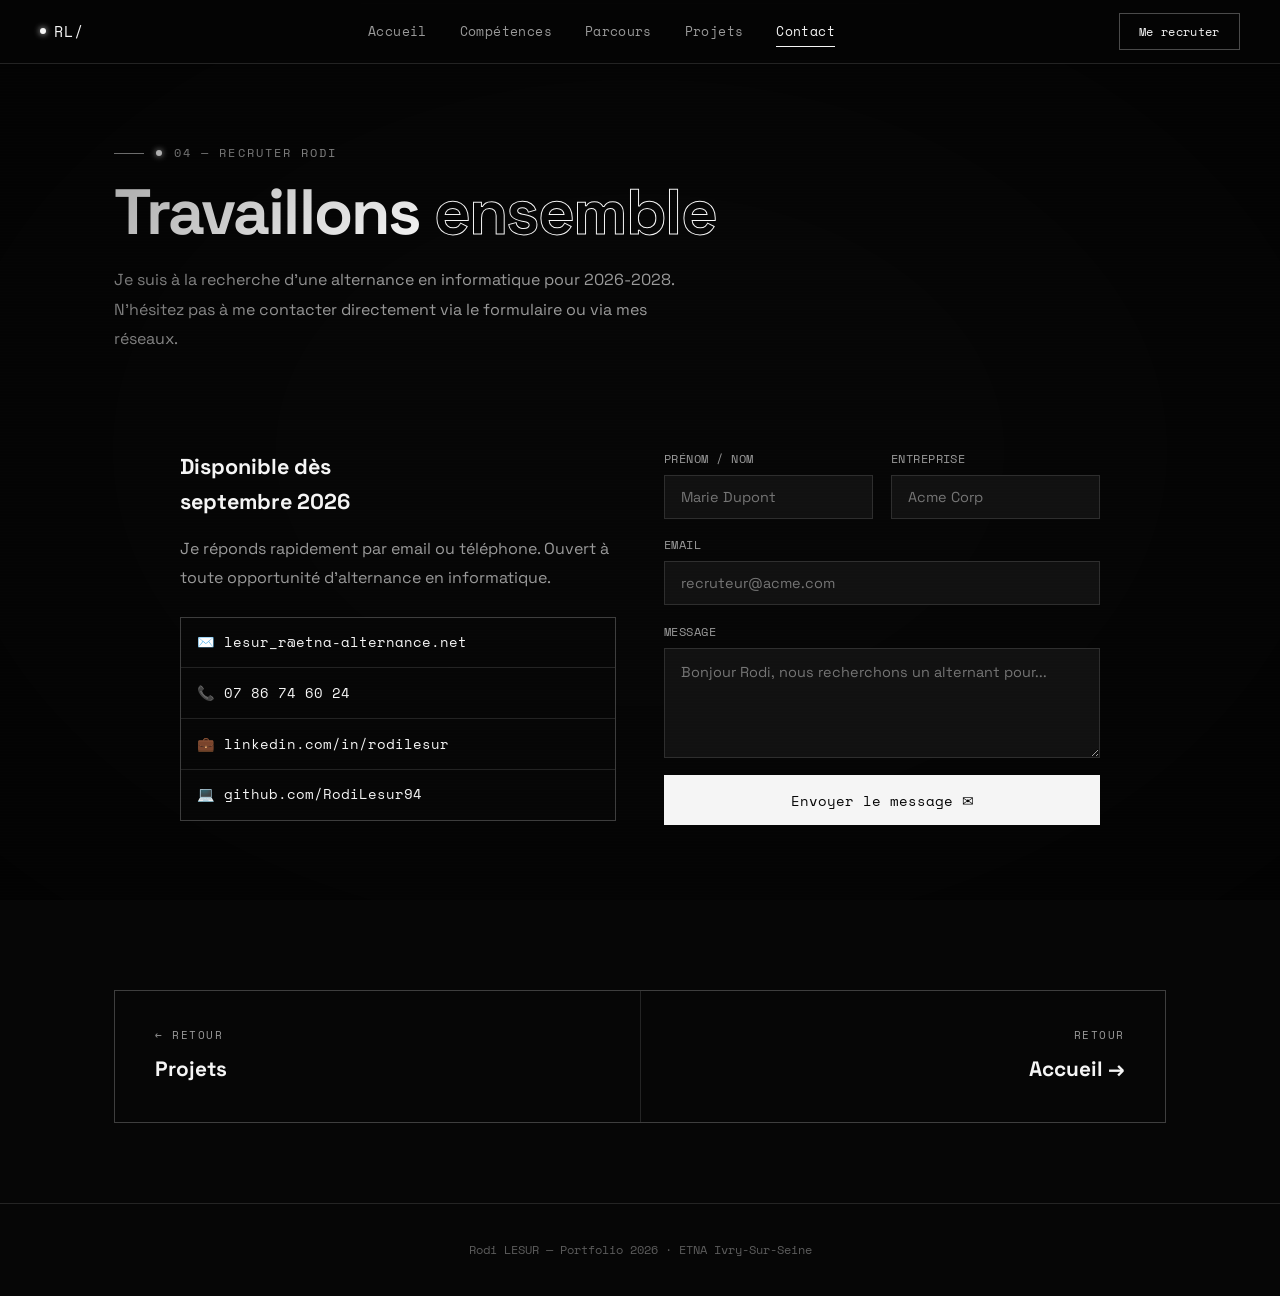
==== contact.html @ ecbe6fc4 "Add files via upload" ====
<!DOCTYPE html>
<html lang="fr">
<head>
<meta charset="UTF-8">
<meta name="viewport" content="width=device-width, initial-scale=1.0">
<title>Contact — Rodi LESUR</title>
<link rel="preconnect" href="https://fonts.googleapis.com">
<link rel="stylesheet" href="style.css">
</head>
<body>

<div class="vignette"></div>
<div class="scanlines"></div>

<nav>
  <a href="index.html" class="nav-logo"><span class="blip"></span>RL/</a>
  <ul class="nav-links">
    <li><a href="index.html">Accueil</a></li>
    <li><a href="competences.html">Compétences</a></li>
    <li><a href="parcours.html">Parcours</a></li>
    <li><a href="projets.html">Projets</a></li>
    <li><a href="contact.html" class="active">Contact</a></li>
  </ul>
  <button class="nav-burger">☰</button>
  <a href="contact.html" class="nav-cta">Me recruter</a>
</nav>

<div class="page-head reveal">
  <div class="page-eyebrow"><span class="blip"></span>04 — Recruter Rodi</div>
  <h1 class="page-title">Travaillons <span class="accent">ensemble</span></h1>
  <p class="page-desc">Je suis à la recherche d'une alternance en informatique pour 2026-2028. N'hésitez pas à me contacter directement via le formulaire ou via mes réseaux.</p>
</div>

<section class="sec reveal">
  <div class="contact-grid">
    <div class="contact-info">
      <h3>Disponible dès<br>septembre 2026</h3>
      <p>Je réponds rapidement par email ou téléphone. Ouvert à toute opportunité d'alternance en informatique.</p>
      <div class="cinfo-links">
        <a href="mailto:lesur_r@etna-alternance.net" class="cinfo-link">✉️ lesur_r@etna-alternance.net</a>
        <a href="tel:0786746024" class="cinfo-link">📞 07 86 74 60 24</a>
        <a href="https://linkedin.com/in/rodilesur/" class="cinfo-link" target="_blank">💼 linkedin.com/in/rodilesur</a>
        <a href="https://github.com/RodiLesur94" class="cinfo-link" target="_blank">💻 github.com/RodiLesur94</a>
      </div>
    </div>
    <div>
      <form class="contact-form" onsubmit="sendForm(event)">
        <div class="cf-row">
          <div class="cf-field">
            <label>Prénom / Nom</label>
            <input type="text" id="cf-name" placeholder="Marie Dupont" required>
          </div>
          <div class="cf-field">
            <label>Entreprise</label>
            <input type="text" id="cf-company" placeholder="Acme Corp">
          </div>
        </div>
        <div class="cf-field">
          <label>Email</label>
          <input type="email" id="cf-email" placeholder="recruteur@acme.com" required>
        </div>
        <div class="cf-field">
          <label>Message</label>
          <textarea id="cf-msg" placeholder="Bonjour Rodi, nous recherchons un alternant pour..." required></textarea>
        </div>
        <button type="submit" id="cf-submit">Envoyer le message ✉</button>
        <div class="cf-status" id="cf-status"></div>
      </form>
    </div>
  </div>
</section>

<div class="sec-tight reveal">
  <div class="page-nav-cards">
    <a href="projets.html" class="page-nav-card">
      <span class="pnc-dir">← Retour</span>
      <span class="pnc-title">Projets</span>
    </a>
    <a href="index.html" class="page-nav-card pnc-next">
      <span class="pnc-dir">Retour</span>
      <span class="pnc-title">Accueil →</span>
    </a>
  </div>
</div>

<footer>Rodi LESUR — Portfolio 2026 · ETNA Ivry-Sur-Seine</footer>

<script src="transitions.js"></script>
<script>
async function sendForm(e){
  e.preventDefault();
  const btn=document.getElementById('cf-submit');
  const st=document.getElementById('cf-status');
  const name=document.getElementById('cf-name').value.trim();
  const company=document.getElementById('cf-company').value.trim();
  const email=document.getElementById('cf-email').value.trim();
  const msg=document.getElementById('cf-msg').value.trim();

  btn.textContent='Envoi en cours...';
  btn.disabled=true;

  try{
    const res=await fetch('https://formspree.io/f/xwpbopqr',{
      method:'POST',
      headers:{'Content-Type':'application/json','Accept':'application/json'},
      body:JSON.stringify({name,company,email,message:msg,_subject:`[Portfolio] Message de ${name}${company?' ('+company+')':''}`})
    });
    if(res.ok){
      st.textContent='✓ Message envoyé ! Je vous répondrai très vite.';
      st.className='cf-status cf-ok';
      e.target.reset();
    } else {
      throw new Error();
    }
  } catch(_){
    st.textContent='⚠ Erreur d\'envoi. Contactez-moi directement par email.';
    st.className='cf-status cf-err';
  }

  btn.textContent='Envoyer le message ✉';
  btn.disabled=false;
}
</script>
</body>
</html>
---- style.css ----
@import url('https://fonts.googleapis.com/css2?family=Space+Grotesk:wght@300;400;500;600;700&family=Space+Mono:wght@400;700&display=swap');

:root {
  --bg: #060606;
  --bg2: #0c0c0c;
  --surface: #111111;
  --surface2: #181818;
  --line: rgba(255,255,255,0.12);
  --line-strong: rgba(255,255,255,0.28);
  --white: #f5f5f5;
  --white-dim: #9a9a9a;
  --white-faint: #5c5c5c;
  --glow: 255,255,255;
  --font: 'Space Grotesk', sans-serif;
  --mono: 'Space Mono', monospace;
}

*{margin:0;padding:0;box-sizing:border-box;}
html{scroll-behavior:smooth;}

body{
  background:var(--bg);
  color:var(--white);
  font-family:var(--font);
  line-height:1.6;
  overflow-x:hidden;
  position:relative;
}

::selection{background:var(--white);color:var(--bg);}

a{color:inherit;}

/* ─── AMBIENT SCANLINES ─── */
.scanlines{
  position:fixed;inset:0;z-index:2;pointer-events:none;
  background:repeating-linear-gradient(
    to bottom,
    rgba(255,255,255,0.018) 0px,
    rgba(255,255,255,0.018) 1px,
    transparent 1px,
    transparent 3px
  );
  opacity:.5;
}
.vignette{
  position:fixed;inset:0;z-index:1;pointer-events:none;
  background:radial-gradient(ellipse at center, transparent 40%, rgba(0,0,0,0.55) 100%);
}

/* ─── PAGE TRANSITION OVERLAY ─── */
#pt-overlay{
  position:fixed;inset:0;z-index:9999;pointer-events:none;
  background:#060606;
  display:flex;align-items:center;justify-content:center;
  opacity:0;
}
#pt-overlay.pt-active{pointer-events:all;}
#pt-overlay::before{
  content:'';position:absolute;inset:0;
  background:repeating-linear-gradient(
    to bottom, rgba(255,255,255,0.04) 0px, rgba(255,255,255,0.04) 1px,
    transparent 1px, transparent 3px
  );
}
.pt-line{
  width:0%;height:1px;background:var(--white);
  box-shadow:0 0 12px rgba(255,255,255,.8),0 0 30px rgba(255,255,255,.4);
}
.pt-label{
  position:absolute;font-family:var(--mono);font-size:.72rem;
  color:var(--white-dim);letter-spacing:.2em;text-transform:uppercase;
  opacity:0;
}

/* ─── NAV ─── */
nav{
  position:fixed;top:0;left:0;right:0;z-index:200;
  background:rgba(6,6,6,0.78);
  backdrop-filter:blur(14px);
  border-bottom:1px solid var(--line);
  display:flex;align-items:center;justify-content:space-between;
  padding:0 2.5rem;height:64px;
}
.nav-logo{
  font-family:var(--mono);font-size:.92rem;color:var(--white);letter-spacing:.08em;
  text-decoration:none;display:flex;align-items:center;gap:.5rem;
}
.nav-logo .blip{
  width:6px;height:6px;border-radius:50%;background:var(--white);
  box-shadow:0 0 6px rgba(255,255,255,.9);
  animation:blip-pulse 2.2s infinite;
}
@keyframes blip-pulse{0%,100%{opacity:1}50%{opacity:.25}}

.nav-links{display:flex;gap:.25rem;list-style:none;}
.nav-links a{
  position:relative;color:var(--white-dim);text-decoration:none;font-size:.82rem;
  font-family:var(--mono);letter-spacing:.03em;
  padding:.4rem .9rem;transition:color .25s;
}
.nav-links a::after{
  content:'';position:absolute;left:.9rem;right:.9rem;bottom:.1rem;height:1px;
  background:var(--white);transform:scaleX(0);transform-origin:left;
  transition:transform .3s ease;
}
.nav-links a:hover{color:var(--white);}
.nav-links a:hover::after{transform:scaleX(1);}
.nav-links a.active{color:var(--white);}
.nav-links a.active::after{transform:scaleX(1);}

.nav-cta{
  background:transparent;color:var(--white);
  padding:.5rem 1.2rem;border:1px solid var(--line-strong);
  font-family:var(--mono);font-size:.78rem;letter-spacing:.03em;text-decoration:none;
  transition:all .25s;
}
.nav-cta:hover{
  background:var(--white);color:var(--bg);
  box-shadow:0 0 18px rgba(255,255,255,.35);
}

.nav-burger{display:none;background:none;border:none;color:var(--white);font-size:1.4rem;cursor:pointer;}

@media(max-width:860px){
  nav{padding:0 1.25rem;}
  .nav-links{display:none;}
  .nav-burger{display:block;}
}

/* ─── PAGE HEADER (sous-pages) ─── */
.page-head{
  padding:9rem 4rem 3rem;max-width:1180px;margin:0 auto;position:relative;
}
.page-eyebrow{
  font-family:var(--mono);font-size:.72rem;color:var(--white-dim);
  letter-spacing:.18em;text-transform:uppercase;margin-bottom:1.1rem;
  display:flex;align-items:center;gap:.75rem;
}
.page-eyebrow::before{content:'';display:inline-block;width:30px;height:1px;background:var(--white-dim);}
.page-eyebrow .blip{width:6px;height:6px;border-radius:50%;background:var(--white);box-shadow:0 0 6px rgba(255,255,255,.9);animation:blip-pulse 2.2s infinite;}

.page-title{
  font-size:clamp(2.4rem,5vw,4rem);font-weight:700;
  line-height:1.02;letter-spacing:-.03em;margin-bottom:1.25rem;
}
.page-title .accent{
  color:transparent;-webkit-text-stroke:1px var(--white);
}
.page-desc{color:var(--white-dim);font-size:1rem;max-width:560px;line-height:1.85;}

/* ─── SECTION COMMONS ─── */
.sec{padding:3rem 4rem 6rem;max-width:1180px;margin:0 auto;position:relative;z-index:1;}
.sec-tight{padding:2rem 4rem 5rem;max-width:1180px;margin:0 auto;position:relative;z-index:1;}
.sec-sep{border-top:1px solid var(--line);}

.sec-label{
  font-family:var(--mono);font-size:.7rem;color:var(--white-dim);
  letter-spacing:.16em;text-transform:uppercase;margin-bottom:.7rem;
  display:flex;align-items:center;gap:.6rem;
}
.sec-label::before{content:'';display:inline-block;width:20px;height:1px;background:var(--white-dim);}

h2{font-size:clamp(1.7rem,3vw,2.4rem);font-weight:700;letter-spacing:-.025em;margin-bottom:2.75rem;}

/* ─── BUTTONS ─── */
.btn-group{display:flex;gap:1rem;flex-wrap:wrap;}
.btn{
  display:inline-flex;align-items:center;gap:.55rem;
  padding:.8rem 1.85rem;
  font-family:var(--mono);font-size:.84rem;letter-spacing:.02em;
  cursor:pointer;text-decoration:none;transition:all .25s;border:1px solid transparent;
  position:relative;overflow:hidden;
}
.btn-primary{background:var(--white);color:var(--bg);border-color:var(--white);}
.btn-primary:hover{box-shadow:0 0 22px rgba(255,255,255,.45);transform:translateY(-2px);}
.btn-ghost{background:transparent;color:var(--white);border-color:var(--line-strong);}
.btn-ghost:hover{border-color:var(--white);box-shadow:0 0 14px rgba(255,255,255,.18);}

/* ─── HERO (index) ─── */
#hero{
  min-height:100vh;display:flex;flex-direction:column;justify-content:center;
  padding:8rem 4rem 4rem;position:relative;z-index:1;
}
.hero-inner{
  display:grid;grid-template-columns:1.1fr .9fr;gap:4rem;
  max-width:1180px;margin:0 auto;width:100%;align-items:center;
}
.hero-eyebrow{
  font-family:var(--mono);font-size:.75rem;color:var(--white-dim);
  letter-spacing:.16em;text-transform:uppercase;margin-bottom:1.5rem;
  display:flex;align-items:center;gap:.75rem;
}
.hero-eyebrow::before{content:'';display:inline-block;width:28px;height:1px;background:var(--white-dim);}
.hero-eyebrow .blip{width:7px;height:7px;border-radius:50%;background:var(--white);box-shadow:0 0 8px rgba(255,255,255,.9);animation:blip-pulse 2.2s infinite;}

h1{
  font-size:clamp(2.9rem,6.4vw,5.2rem);font-weight:700;
  line-height:1.0;letter-spacing:-.035em;margin-bottom:1.6rem;
}
h1 .ghost{
  display:block;font-size:.7em;font-weight:300;
  color:transparent;-webkit-text-stroke:1px var(--white-dim);
  margin-top:.35rem;letter-spacing:0;
}

.hero-desc{color:var(--white-dim);font-size:1.02rem;max-width:460px;margin-bottom:2.5rem;line-height:1.85;}
.hero-desc strong{color:var(--white);font-weight:600;}

.hero-right{display:flex;flex-direction:column;gap:1.5rem;}

/* terminal */
.terminal{
  background:var(--surface);border:1px solid var(--line);
  position:relative;
}
.terminal::before{
  content:'';position:absolute;inset:-1px;border:1px solid rgba(255,255,255,.08);
  pointer-events:none;
}
.term-bar{background:var(--surface2);padding:.65rem 1rem;display:flex;align-items:center;gap:.5rem;border-bottom:1px solid var(--line);}
.dot{width:9px;height:9px;border-radius:50%;border:1px solid var(--line-strong);background:transparent;}
.term-body{padding:1.3rem 1.5rem;font-family:var(--mono);font-size:.8rem;line-height:1.95;}
.tp{color:var(--white);}
.ts{color:var(--white-dim);}
.tk{color:var(--white);opacity:.65;}
.tm{color:var(--white-faint);}
.cursor{display:inline-block;width:7px;height:13px;background:var(--white);vertical-align:-2px;animation:blink 1s infinite;box-shadow:0 0 6px rgba(255,255,255,.7);}
@keyframes blink{0%,100%{opacity:1}50%{opacity:0}}

.hero-stats{display:grid;grid-template-columns:1fr 1fr;gap:1px;background:var(--line);border:1px solid var(--line);}
.stat-box{background:var(--bg);padding:1.1rem 1.3rem;}
.stat-num{font-family:var(--mono);font-size:1.6rem;font-weight:700;color:var(--white);text-shadow:0 0 14px rgba(255,255,255,.25);}
.stat-label{font-size:.74rem;color:var(--white-dim);margin-top:.25rem;}

@media(max-width:900px){
  .hero-inner{grid-template-columns:1fr;gap:2.5rem;}
  #hero{padding:7rem 1.5rem 3rem;}
}

/* ─── SKILLS ─── */
.skills-grid{display:grid;grid-template-columns:repeat(auto-fit,minmax(170px,1fr));gap:1px;background:var(--line);border:1px solid var(--line);}
.skill-chip{
  background:var(--bg);padding:1.3rem 1.4rem;
  display:flex;flex-direction:column;gap:.6rem;
  transition:background .25s;cursor:default;position:relative;
}
.skill-chip:hover{background:var(--surface);}
.skill-name{font-size:.9rem;font-weight:600;}
.skill-bar-bg{height:2px;background:var(--surface2);overflow:hidden;}
.skill-bar{height:100%;background:var(--white);box-shadow:0 0 8px rgba(255,255,255,.5);transition:width 1.1s cubic-bezier(.2,.8,.2,1);width:0%;}
.skill-chip.in-view .skill-bar{width:var(--target);}
.skill-pct{font-family:var(--mono);font-size:.68rem;color:var(--white-faint);}

/* ─── TIMELINE ─── */
.two-col{display:grid;grid-template-columns:1fr 1fr;gap:3rem;}
.block-title{font-size:1.05rem;font-weight:700;margin-bottom:1.75rem;font-family:var(--mono);letter-spacing:.04em;text-transform:uppercase;color:var(--white-dim);}

.timeline{position:relative;padding-left:1.75rem;}
.timeline::before{content:'';position:absolute;left:0;top:0;bottom:0;width:1px;background:var(--line);}
.tl-item{position:relative;padding-left:1.75rem;margin-bottom:2.25rem;}
.tl-item::before{
  content:'';position:absolute;left:-2.2rem;top:.4rem;
  width:8px;height:8px;border-radius:50%;background:var(--bg);border:1px solid var(--white);
  box-shadow:0 0 8px rgba(255,255,255,.45);
}
.tl-date{font-family:var(--mono);font-size:.7rem;color:var(--white-dim);margin-bottom:.3rem;letter-spacing:.03em;}
.tl-title{font-weight:600;font-size:1rem;margin-bottom:.2rem;}
.tl-place{font-size:.82rem;color:var(--white-dim);margin-bottom:.65rem;}
.tl-tags{display:flex;flex-wrap:wrap;gap:.4rem;}
.tag{
  font-size:.72rem;padding:.2rem .65rem;
  background:transparent;color:var(--white-dim);
  border:1px solid var(--line-strong);font-family:var(--mono);
  transition:border-color .2s,color .2s;
}

/* ─── PROJETS ─── */
.projects-grid{display:grid;grid-template-columns:repeat(auto-fit,minmax(300px,1fr));gap:1px;background:var(--line);border:1px solid var(--line);}
.proj-card{
  background:var(--bg);padding:1.85rem;transition:background .25s,transform .25s;
}
.proj-card:hover{background:var(--surface);transform:translateY(-3px);}
.proj-num{font-family:var(--mono);font-size:.68rem;color:var(--white-dim);letter-spacing:.1em;text-transform:uppercase;margin-bottom:.7rem;}
.proj-title{font-size:1.18rem;font-weight:600;margin-bottom:.65rem;}
.proj-desc{color:var(--white-dim);font-size:.87rem;line-height:1.7;margin-bottom:1.25rem;}
.proj-stack{display:flex;flex-wrap:wrap;gap:.4rem;}

/* ─── LAB ─── */
.lab-intro{color:var(--white-dim);margin-bottom:2.25rem;font-size:.97rem;max-width:620px;}
.lab-tabs{display:flex;gap:0;margin-bottom:2rem;border:1px solid var(--line-strong);width:fit-content;}
.lab-tab{
  padding:.6rem 1.3rem;border:none;border-right:1px solid var(--line-strong);
  background:transparent;color:var(--white-dim);
  font-family:var(--mono);font-size:.8rem;
  cursor:pointer;transition:all .2s;white-space:nowrap;
}
.lab-tab:last-child{border-right:none;}
.lab-tab.active{background:var(--white);color:var(--bg);}
.lab-panel{display:none;}
.lab-panel.active{display:block;}

.lab-card{background:var(--bg);border:1px solid var(--line);}
.lab-header{
  background:var(--surface);padding:1rem 1.5rem;
  display:flex;align-items:center;justify-content:space-between;flex-wrap:wrap;gap:.5rem;
  border-bottom:1px solid var(--line);
}
.lab-title{font-weight:600;font-size:1rem;}
.lab-badge{
  font-family:var(--mono);font-size:.68rem;color:var(--white-dim);
  background:transparent;padding:.22rem .65rem;
  border:1px solid var(--line-strong);
}
.lab-body{padding:1.6rem;}

.pg-meta{display:flex;align-items:center;gap:2rem;width:100%;max-width:600px;justify-content:space-between;}
.pg-side-label{font-size:.7rem;color:var(--white-dim);font-family:var(--mono);letter-spacing:.1em;text-transform:uppercase;margin-bottom:.25rem;text-align:center;}
.pg-score{font-family:var(--mono);font-size:2rem;font-weight:700;text-align:center;color:var(--white);text-shadow:0 0 14px rgba(255,255,255,.3);}
.pg-controls{display:flex;gap:.75rem;align-items:center;flex-wrap:wrap;justify-content:center;}
.pg-btn{
  background:transparent;color:var(--white);border:1px solid var(--line-strong);padding:.6rem 1.5rem;
  font-family:var(--mono);font-size:.85rem;cursor:pointer;transition:all .2s;
}
.pg-btn:hover{border-color:var(--white);box-shadow:0 0 14px rgba(255,255,255,.2);}
.pg-diff-wrap{display:flex;align-items:center;gap:.6rem;}
.pg-diff-label{font-size:.78rem;color:var(--white-dim);font-family:var(--mono);}
#pg-diff{
  background:var(--surface2);border:1px solid var(--line);
  padding:.4rem .7rem;color:var(--white);font-family:var(--font);font-size:.8rem;outline:none;
}
.pg-hint{font-size:.75rem;color:var(--white-faint);font-family:var(--mono);}

.pw-display{
  background:var(--surface);border:1px solid var(--line);
  padding:1.25rem 1.5rem;
  display:flex;align-items:center;justify-content:space-between;
  margin-bottom:1.25rem;font-family:var(--mono);font-size:1rem;
  letter-spacing:.04em;word-break:break-all;gap:1rem;
}
#pw-text{flex:1;color:var(--white);}
#pw-copy{
  background:transparent;border:1px solid var(--line-strong);color:var(--white-dim);
  padding:.4rem .8rem;cursor:pointer;
  font-family:var(--mono);font-size:.78rem;transition:all .2s;white-space:nowrap;
}
#pw-copy:hover{border-color:var(--white);color:var(--white);}
.pw-strength{height:2px;background:var(--surface2);margin-bottom:1.5rem;overflow:hidden;}
.pw-strength-bar{height:100%;transition:width .4s;background:var(--white);box-shadow:0 0 8px rgba(255,255,255,.5);}
.pw-options{display:flex;flex-direction:column;gap:1rem;margin-bottom:1.5rem;}
.pw-slider-row{display:flex;align-items:center;gap:1rem;}
.pw-slider-row label{font-size:.82rem;color:var(--white-dim);min-width:100px;font-family:var(--mono);}
#pw-length{flex:1;accent-color:var(--white);}
#pw-len-val{font-family:var(--mono);font-size:.82rem;color:var(--white);min-width:20px;}
.pw-checks{display:grid;grid-template-columns:1fr 1fr;gap:.6rem;}
.pw-check-label{display:flex;align-items:center;gap:.6rem;font-size:.82rem;cursor:pointer;}
.pw-check-label input{accent-color:var(--white);width:15px;height:15px;}
#pw-generate{
  width:100%;padding:.8rem;border:1px solid var(--white);background:transparent;color:var(--white);
  font-family:var(--mono);font-size:.88rem;cursor:pointer;transition:all .2s;
}
#pw-generate:hover{background:var(--white);color:var(--bg);box-shadow:0 0 18px rgba(255,255,255,.35);}
.pw-copied-toast{display:none;text-align:center;font-size:.78rem;color:var(--white);margin-top:.75rem;font-family:var(--mono);}

.tb-stats-row{display:flex;gap:1px;margin-bottom:1.25rem;flex-wrap:wrap;background:var(--line);border:1px solid var(--line);}
.tb-stat-box{background:var(--bg);padding:.7rem 1.1rem;text-align:center;flex:1;min-width:80px;}
.tb-stat-num{font-family:var(--mono);font-size:1.5rem;font-weight:700;color:var(--white);}
.tb-stat-label{font-size:.66rem;color:var(--white-dim);letter-spacing:.06em;text-transform:uppercase;font-family:var(--mono);}
#tb-text-display{
  background:var(--surface);border:1px solid var(--line);padding:1.15rem 1.3rem;
  font-family:var(--mono);font-size:.88rem;line-height:2;margin-bottom:1rem;min-height:80px;
  user-select:none;word-break:break-word;overflow-wrap:break-word;overflow:hidden;white-space:normal;
}
#tb-input{
  width:100%;background:var(--surface);border:1px solid var(--line);padding:.75rem 1rem;
  color:var(--white);font-family:var(--mono);font-size:.9rem;outline:none;margin-bottom:1rem;transition:border-color .2s;
}
#tb-input:focus{border-color:var(--white);box-shadow:0 0 10px rgba(255,255,255,.15);}
.tb-controls{display:flex;gap:.75rem;align-items:center;flex-wrap:wrap;}
.tb-new-btn{
  background:transparent;color:var(--white);border:1px solid var(--line-strong);padding:.6rem 1.4rem;
  font-family:var(--mono);font-size:.84rem;cursor:pointer;transition:all .2s;
}
.tb-new-btn:hover{border-color:var(--white);box-shadow:0 0 14px rgba(255,255,255,.2);}
.tbl-dur{
  font-size:.75rem;padding:.32rem .75rem;
  background:transparent;color:var(--white-dim);
  border:1px solid var(--line-strong);cursor:pointer;font-family:var(--mono);
  transition:all .2s;
}
.tbl-dur.active{background:var(--white);color:var(--bg);border-color:var(--white);}
.tb-status{font-size:.78rem;color:var(--white-dim);font-family:var(--mono);}

/* ─── CONTACT ─── */
.contact-grid{display:grid;grid-template-columns:1fr 1fr;gap:3rem;max-width:920px;margin:0 auto;}
.contact-info h3{font-size:1.35rem;font-weight:700;margin-bottom:1rem;}
.contact-info p{color:var(--white-dim);line-height:1.8;margin-bottom:1.5rem;}
.cinfo-links{display:flex;flex-direction:column;gap:1px;background:var(--line);border:1px solid var(--line);}
.cinfo-link{
  display:flex;align-items:center;gap:.75rem;
  color:var(--white);text-decoration:none;font-size:.88rem;
  padding:.85rem 1rem;background:var(--bg);
  transition:background .2s;font-family:var(--mono);
}
.cinfo-link:hover{background:var(--surface);}

.contact-form{display:flex;flex-direction:column;gap:1.1rem;}
.cf-row{display:grid;grid-template-columns:1fr 1fr;gap:1.1rem;}
.cf-field{display:flex;flex-direction:column;gap:.4rem;}
.cf-field label{font-size:.72rem;color:var(--white-dim);letter-spacing:.04em;font-family:var(--mono);text-transform:uppercase;}
.cf-field input,
.cf-field textarea{
  background:var(--surface);border:1px solid var(--line);
  padding:.75rem 1rem;color:var(--white);font-family:var(--font);font-size:.9rem;
  outline:none;transition:border-color .2s;
}
.cf-field input:focus,
.cf-field textarea:focus{border-color:var(--white);box-shadow:0 0 10px rgba(255,255,255,.12);}
.cf-field textarea{resize:vertical;min-height:110px;line-height:1.6;}
#cf-submit{
  background:var(--white);color:var(--bg);border:1px solid var(--white);
  padding:.85rem;font-family:var(--mono);font-size:.88rem;
  cursor:pointer;transition:all .2s;
}
#cf-submit:hover{box-shadow:0 0 20px rgba(255,255,255,.4);}
.cf-status{font-size:.82rem;text-align:center;min-height:1.2rem;font-family:var(--mono);}
.cf-ok{color:var(--white);}
.cf-err{color:var(--white-dim);}

/* ─── FOOTER ─── */
footer{
  text-align:center;padding:2.25rem;
  border-top:1px solid var(--line);
  color:var(--white-faint);font-size:.78rem;font-family:var(--mono);
  position:relative;z-index:1;
}
footer a{color:var(--white-dim);text-decoration:none;}
footer a:hover{color:var(--white);}

/* ─── SCROLL REVEAL ─── */
.reveal{opacity:0;transform:translateY(20px);transition:opacity .6s ease,transform .6s ease;}
.reveal.visible{opacity:1;transform:none;}

/* ─── PAGE NAV CARDS (footer-style nav between pages) ─── */
.page-nav-cards{
  display:grid;grid-template-columns:1fr 1fr;gap:1px;background:var(--line);
  border:1px solid var(--line);max-width:1180px;margin:0 auto;
}
.page-nav-card{
  background:var(--bg);padding:2.25rem 2.5rem;text-decoration:none;color:var(--white);
  display:flex;flex-direction:column;gap:.5rem;transition:background .25s;
  position:relative;overflow:hidden;
}
.page-nav-card:hover{background:var(--surface);}
.pnc-dir{font-family:var(--mono);font-size:.68rem;color:var(--white-dim);letter-spacing:.14em;text-transform:uppercase;}
.pnc-next{text-align:right;align-items:flex-end;}
.pnc-title{font-size:1.3rem;font-weight:700;}

@media(max-width:700px){
  .page-nav-cards{grid-template-columns:1fr;}
  .pnc-next{align-items:flex-start;text-align:left;}
}

/* ─── RESPONSIVE ─── */
@media(max-width:820px){
  .sec,.sec-tight{padding:2.5rem 1.5rem 4rem;}
  .page-head{padding:7.5rem 1.5rem 2.5rem;}
  h1{font-size:2.6rem;}
  .two-col{grid-template-columns:1fr;}
  .contact-grid{grid-template-columns:1fr;}
  .cf-row{grid-template-columns:1fr;}
}
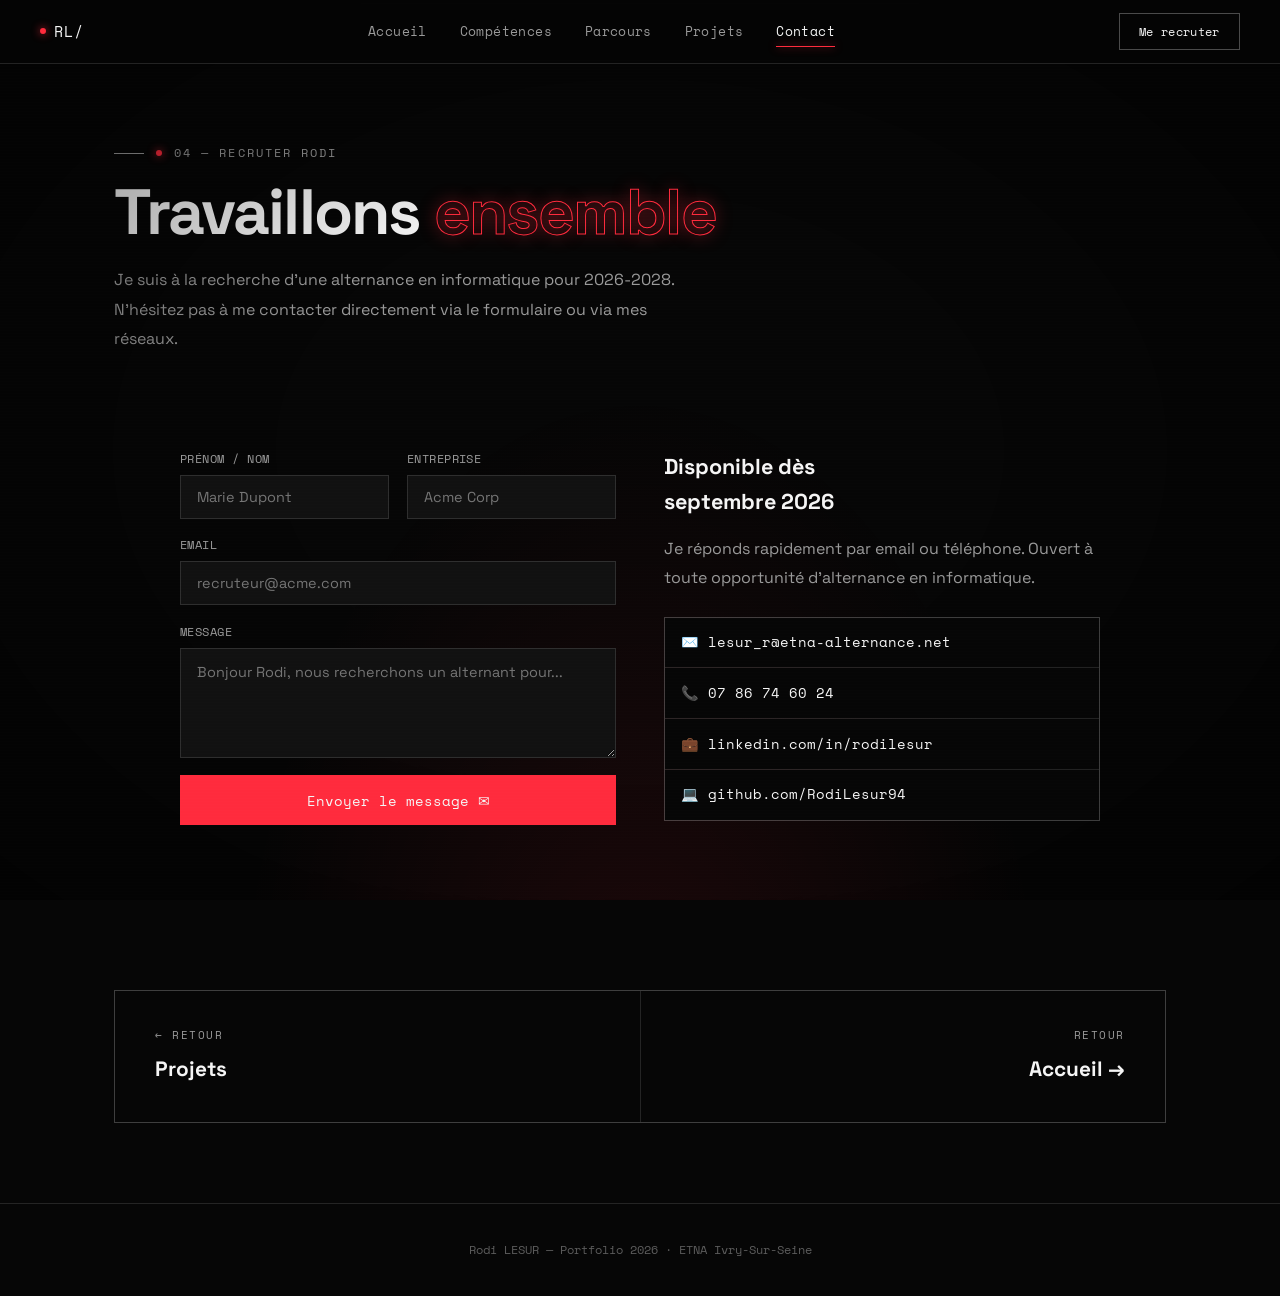
==== commit 37f540e1: "Add files via upload" ====
--- a/contact.html
+++ b/contact.html
@@ -100,10 +100,10 @@
   btn.disabled=true;
 
   try{
-    const res=await fetch('https://formspree.io/f/xwpbopqr',{
+    const res=await fetch('https://formspree.io/f/xgobgwwn',{
       method:'POST',
       headers:{'Content-Type':'application/json','Accept':'application/json'},
-      body:JSON.stringify({name,company,email,message:msg,_subject:`[Portfolio] Message de ${name}${company?' ('+company+')':''}`})
+      body:JSON.stringify({name,company,email,_replyto:email,message:msg,_subject:`[Portfolio] Message de ${name}${company?' ('+company+')':''}`})
     });
     if(res.ok){
       st.textContent='✓ Message envoyé ! Je vous répondrai très vite.';
--- a/style.css
+++ b/style.css
@@ -11,6 +11,10 @@
   --white-dim: #9a9a9a;
   --white-faint: #5c5c5c;
   --glow: 255,255,255;
+  --red: #ff2b3d;
+  --red-soft: #ff5663;
+  --red-dim: rgba(255,43,61,0.55);
+  --red-glow: 255,43,61;
   --font: 'Space Grotesk', sans-serif;
   --mono: 'Space Mono', monospace;
 }
@@ -27,7 +31,7 @@
   position:relative;
 }
 
-::selection{background:var(--white);color:var(--bg);}
+::selection{background:var(--red);color:var(--white);}
 
 a{color:inherit;}
 
@@ -45,7 +49,9 @@
 }
 .vignette{
   position:fixed;inset:0;z-index:1;pointer-events:none;
-  background:radial-gradient(ellipse at center, transparent 40%, rgba(0,0,0,0.55) 100%);
+  background:
+    radial-gradient(ellipse at 50% 120%, rgba(255,43,61,0.10) 0%, transparent 45%),
+    radial-gradient(ellipse at center, transparent 40%, rgba(0,0,0,0.55) 100%);
 }
 
 /* ─── PAGE TRANSITION OVERLAY ─── */
@@ -64,8 +70,8 @@
   );
 }
 .pt-line{
-  width:0%;height:1px;background:var(--white);
-  box-shadow:0 0 12px rgba(255,255,255,.8),0 0 30px rgba(255,255,255,.4);
+  width:0%;height:1px;background:var(--red);
+  box-shadow:0 0 12px rgba(var(--red-glow),.9),0 0 30px rgba(var(--red-glow),.5);
 }
 .pt-label{
   position:absolute;font-family:var(--mono);font-size:.72rem;
@@ -87,8 +93,8 @@
   text-decoration:none;display:flex;align-items:center;gap:.5rem;
 }
 .nav-logo .blip{
-  width:6px;height:6px;border-radius:50%;background:var(--white);
-  box-shadow:0 0 6px rgba(255,255,255,.9);
+  width:6px;height:6px;border-radius:50%;background:var(--red);
+  box-shadow:0 0 8px rgba(var(--red-glow),.9);
   animation:blip-pulse 2.2s infinite;
 }
 @keyframes blip-pulse{0%,100%{opacity:1}50%{opacity:.25}}
@@ -107,7 +113,7 @@
 .nav-links a:hover{color:var(--white);}
 .nav-links a:hover::after{transform:scaleX(1);}
 .nav-links a.active{color:var(--white);}
-.nav-links a.active::after{transform:scaleX(1);}
+.nav-links a.active::after{transform:scaleX(1);background:var(--red);box-shadow:0 0 8px rgba(var(--red-glow),.8);}
 
 .nav-cta{
   background:transparent;color:var(--white);
@@ -116,8 +122,8 @@
   transition:all .25s;
 }
 .nav-cta:hover{
-  background:var(--white);color:var(--bg);
-  box-shadow:0 0 18px rgba(255,255,255,.35);
+  background:var(--red);color:var(--white);border-color:var(--red);
+  box-shadow:0 0 18px rgba(var(--red-glow),.45);
 }
 
 .nav-burger{display:none;background:none;border:none;color:var(--white);font-size:1.4rem;cursor:pointer;}
@@ -138,14 +144,15 @@
   display:flex;align-items:center;gap:.75rem;
 }
 .page-eyebrow::before{content:'';display:inline-block;width:30px;height:1px;background:var(--white-dim);}
-.page-eyebrow .blip{width:6px;height:6px;border-radius:50%;background:var(--white);box-shadow:0 0 6px rgba(255,255,255,.9);animation:blip-pulse 2.2s infinite;}
+.page-eyebrow .blip{width:6px;height:6px;border-radius:50%;background:var(--red);box-shadow:0 0 8px rgba(var(--red-glow),.9);animation:blip-pulse 2.2s infinite;}
 
 .page-title{
   font-size:clamp(2.4rem,5vw,4rem);font-weight:700;
   line-height:1.02;letter-spacing:-.03em;margin-bottom:1.25rem;
 }
 .page-title .accent{
-  color:transparent;-webkit-text-stroke:1px var(--white);
+  color:transparent;-webkit-text-stroke:1px var(--red);
+  text-shadow:0 0 18px rgba(var(--red-glow),.35);
 }
 .page-desc{color:var(--white-dim);font-size:1rem;max-width:560px;line-height:1.85;}
 
@@ -172,10 +179,10 @@
   cursor:pointer;text-decoration:none;transition:all .25s;border:1px solid transparent;
   position:relative;overflow:hidden;
 }
-.btn-primary{background:var(--white);color:var(--bg);border-color:var(--white);}
-.btn-primary:hover{box-shadow:0 0 22px rgba(255,255,255,.45);transform:translateY(-2px);}
+.btn-primary{background:var(--red);color:var(--white);border-color:var(--red);}
+.btn-primary:hover{box-shadow:0 0 22px rgba(var(--red-glow),.55);transform:translateY(-2px);}
 .btn-ghost{background:transparent;color:var(--white);border-color:var(--line-strong);}
-.btn-ghost:hover{border-color:var(--white);box-shadow:0 0 14px rgba(255,255,255,.18);}
+.btn-ghost:hover{border-color:var(--red);color:var(--white);box-shadow:0 0 14px rgba(var(--red-glow),.22);}
 
 /* ─── HERO (index) ─── */
 #hero{
@@ -192,7 +199,7 @@
   display:flex;align-items:center;gap:.75rem;
 }
 .hero-eyebrow::before{content:'';display:inline-block;width:28px;height:1px;background:var(--white-dim);}
-.hero-eyebrow .blip{width:7px;height:7px;border-radius:50%;background:var(--white);box-shadow:0 0 8px rgba(255,255,255,.9);animation:blip-pulse 2.2s infinite;}
+.hero-eyebrow .blip{width:7px;height:7px;border-radius:50%;background:var(--red);box-shadow:0 0 10px rgba(var(--red-glow),.95);animation:blip-pulse 2.2s infinite;}
 
 h1{
   font-size:clamp(2.9rem,6.4vw,5.2rem);font-weight:700;
@@ -220,12 +227,13 @@
 }
 .term-bar{background:var(--surface2);padding:.65rem 1rem;display:flex;align-items:center;gap:.5rem;border-bottom:1px solid var(--line);}
 .dot{width:9px;height:9px;border-radius:50%;border:1px solid var(--line-strong);background:transparent;}
+.term-bar .dot:first-child{border-color:var(--red-dim);background:rgba(var(--red-glow),.35);box-shadow:0 0 6px rgba(var(--red-glow),.4);}
 .term-body{padding:1.3rem 1.5rem;font-family:var(--mono);font-size:.8rem;line-height:1.95;}
 .tp{color:var(--white);}
 .ts{color:var(--white-dim);}
 .tk{color:var(--white);opacity:.65;}
 .tm{color:var(--white-faint);}
-.cursor{display:inline-block;width:7px;height:13px;background:var(--white);vertical-align:-2px;animation:blink 1s infinite;box-shadow:0 0 6px rgba(255,255,255,.7);}
+.cursor{display:inline-block;width:7px;height:13px;background:var(--red);vertical-align:-2px;animation:blink 1s infinite;box-shadow:0 0 8px rgba(var(--red-glow),.85);}
 @keyframes blink{0%,100%{opacity:1}50%{opacity:0}}
 
 .hero-stats{display:grid;grid-template-columns:1fr 1fr;gap:1px;background:var(--line);border:1px solid var(--line);}
@@ -239,7 +247,7 @@
 }
 
 /* ─── SKILLS ─── */
-.skills-grid{display:grid;grid-template-columns:repeat(auto-fit,minmax(170px,1fr));gap:1px;background:var(--line);border:1px solid var(--line);}
+.skills-grid{display:grid;grid-template-columns:repeat(4,1fr);gap:1px;background:var(--line);border:1px solid var(--line);}
 .skill-chip{
   background:var(--bg);padding:1.3rem 1.4rem;
   display:flex;flex-direction:column;gap:.6rem;
@@ -248,9 +256,12 @@
 .skill-chip:hover{background:var(--surface);}
 .skill-name{font-size:.9rem;font-weight:600;}
 .skill-bar-bg{height:2px;background:var(--surface2);overflow:hidden;}
-.skill-bar{height:100%;background:var(--white);box-shadow:0 0 8px rgba(255,255,255,.5);transition:width 1.1s cubic-bezier(.2,.8,.2,1);width:0%;}
+.skill-bar{height:100%;background:var(--red);box-shadow:0 0 8px rgba(var(--red-glow),.6);transition:width 1.1s cubic-bezier(.2,.8,.2,1);width:0%;}
 .skill-chip.in-view .skill-bar{width:var(--target);}
 .skill-pct{font-family:var(--mono);font-size:.68rem;color:var(--white-faint);}
+
+@media(max-width:760px){.skills-grid{grid-template-columns:repeat(2,1fr);}}
+@media(max-width:440px){.skills-grid{grid-template-columns:1fr;}}
 
 /* ─── TIMELINE ─── */
 .two-col{display:grid;grid-template-columns:1fr 1fr;gap:3rem;}
@@ -261,8 +272,8 @@
 .tl-item{position:relative;padding-left:1.75rem;margin-bottom:2.25rem;}
 .tl-item::before{
   content:'';position:absolute;left:-2.2rem;top:.4rem;
-  width:8px;height:8px;border-radius:50%;background:var(--bg);border:1px solid var(--white);
-  box-shadow:0 0 8px rgba(255,255,255,.45);
+  width:8px;height:8px;border-radius:50%;background:var(--bg);border:1px solid var(--red);
+  box-shadow:0 0 8px rgba(var(--red-glow),.55);
 }
 .tl-date{font-family:var(--mono);font-size:.7rem;color:var(--white-dim);margin-bottom:.3rem;letter-spacing:.03em;}
 .tl-title{font-weight:600;font-size:1rem;margin-bottom:.2rem;}
@@ -272,15 +283,23 @@
   font-size:.72rem;padding:.2rem .65rem;
   background:transparent;color:var(--white-dim);
   border:1px solid var(--line-strong);font-family:var(--mono);
-  transition:border-color .2s,color .2s;
-}
+  transition:border-color .2s,color .2s,box-shadow .2s;
+}
+.tag:hover{border-color:var(--red);color:var(--white);box-shadow:0 0 10px rgba(var(--red-glow),.25);}
 
 /* ─── PROJETS ─── */
 .projects-grid{display:grid;grid-template-columns:repeat(auto-fit,minmax(300px,1fr));gap:1px;background:var(--line);border:1px solid var(--line);}
 .proj-card{
   background:var(--bg);padding:1.85rem;transition:background .25s,transform .25s;
+  position:relative;overflow:hidden;
+}
+.proj-card::before{
+  content:'';position:absolute;top:0;left:0;right:0;height:2px;
+  background:var(--red);box-shadow:0 0 10px rgba(var(--red-glow),.6);
+  transform:scaleX(0);transform-origin:left;transition:transform .3s ease;
 }
 .proj-card:hover{background:var(--surface);transform:translateY(-3px);}
+.proj-card:hover::before{transform:scaleX(1);}
 .proj-num{font-family:var(--mono);font-size:.68rem;color:var(--white-dim);letter-spacing:.1em;text-transform:uppercase;margin-bottom:.7rem;}
 .proj-title{font-size:1.18rem;font-weight:600;margin-bottom:.65rem;}
 .proj-desc{color:var(--white-dim);font-size:.87rem;line-height:1.7;margin-bottom:1.25rem;}
@@ -346,7 +365,7 @@
 }
 #pw-copy:hover{border-color:var(--white);color:var(--white);}
 .pw-strength{height:2px;background:var(--surface2);margin-bottom:1.5rem;overflow:hidden;}
-.pw-strength-bar{height:100%;transition:width .4s;background:var(--white);box-shadow:0 0 8px rgba(255,255,255,.5);}
+.pw-strength-bar{height:100%;transition:width .4s;background:var(--red);box-shadow:0 0 8px rgba(var(--red-glow),.6);}
 .pw-options{display:flex;flex-direction:column;gap:1rem;margin-bottom:1.5rem;}
 .pw-slider-row{display:flex;align-items:center;gap:1rem;}
 .pw-slider-row label{font-size:.82rem;color:var(--white-dim);min-width:100px;font-family:var(--mono);}
@@ -415,16 +434,16 @@
   outline:none;transition:border-color .2s;
 }
 .cf-field input:focus,
-.cf-field textarea:focus{border-color:var(--white);box-shadow:0 0 10px rgba(255,255,255,.12);}
+.cf-field textarea:focus{border-color:var(--red);box-shadow:0 0 10px rgba(var(--red-glow),.25);}
 .cf-field textarea{resize:vertical;min-height:110px;line-height:1.6;}
 #cf-submit{
-  background:var(--white);color:var(--bg);border:1px solid var(--white);
+  background:var(--red);color:var(--white);border:1px solid var(--red);
   padding:.85rem;font-family:var(--mono);font-size:.88rem;
   cursor:pointer;transition:all .2s;
 }
-#cf-submit:hover{box-shadow:0 0 20px rgba(255,255,255,.4);}
+#cf-submit:hover{box-shadow:0 0 20px rgba(var(--red-glow),.5);}
 .cf-status{font-size:.82rem;text-align:center;min-height:1.2rem;font-family:var(--mono);}
-.cf-ok{color:var(--white);}
+.cf-ok{color:var(--red-soft);}
 .cf-err{color:var(--white-dim);}
 
 /* ─── FOOTER ─── */
@@ -470,3 +489,31 @@
   .contact-grid{grid-template-columns:1fr;}
   .cf-row{grid-template-columns:1fr;}
 }
+
+/* ═══════════════════════════════════════════
+   DISPOSITION — réagencement des blocs
+   (placement uniquement, le design reste identique)
+   ═══════════════════════════════════════════ */
+
+/* HERO : terminal à gauche, présentation à droite */
+.hero-inner{direction:rtl;}
+.hero-inner > *{direction:ltr;}
+
+/* STATS : une seule rangée (3 cases) au lieu de la grille 2×2 */
+.hero-stats{grid-template-columns:repeat(3,1fr);}
+
+/* CONTACT : formulaire à gauche, infos à droite */
+.contact-grid{direction:rtl;}
+.contact-grid > *{direction:ltr;}
+
+/* PARCOURS : expériences à gauche, formations à droite */
+.two-col{direction:rtl;}
+.two-col > *{direction:ltr;}
+
+@media(max-width:900px){
+  /* en mobile on rétablit l'empilement logique vertical */
+  .hero-inner,.contact-grid,.two-col{direction:ltr;}
+}
+@media(max-width:520px){
+  .hero-stats{grid-template-columns:1fr;}
+}
